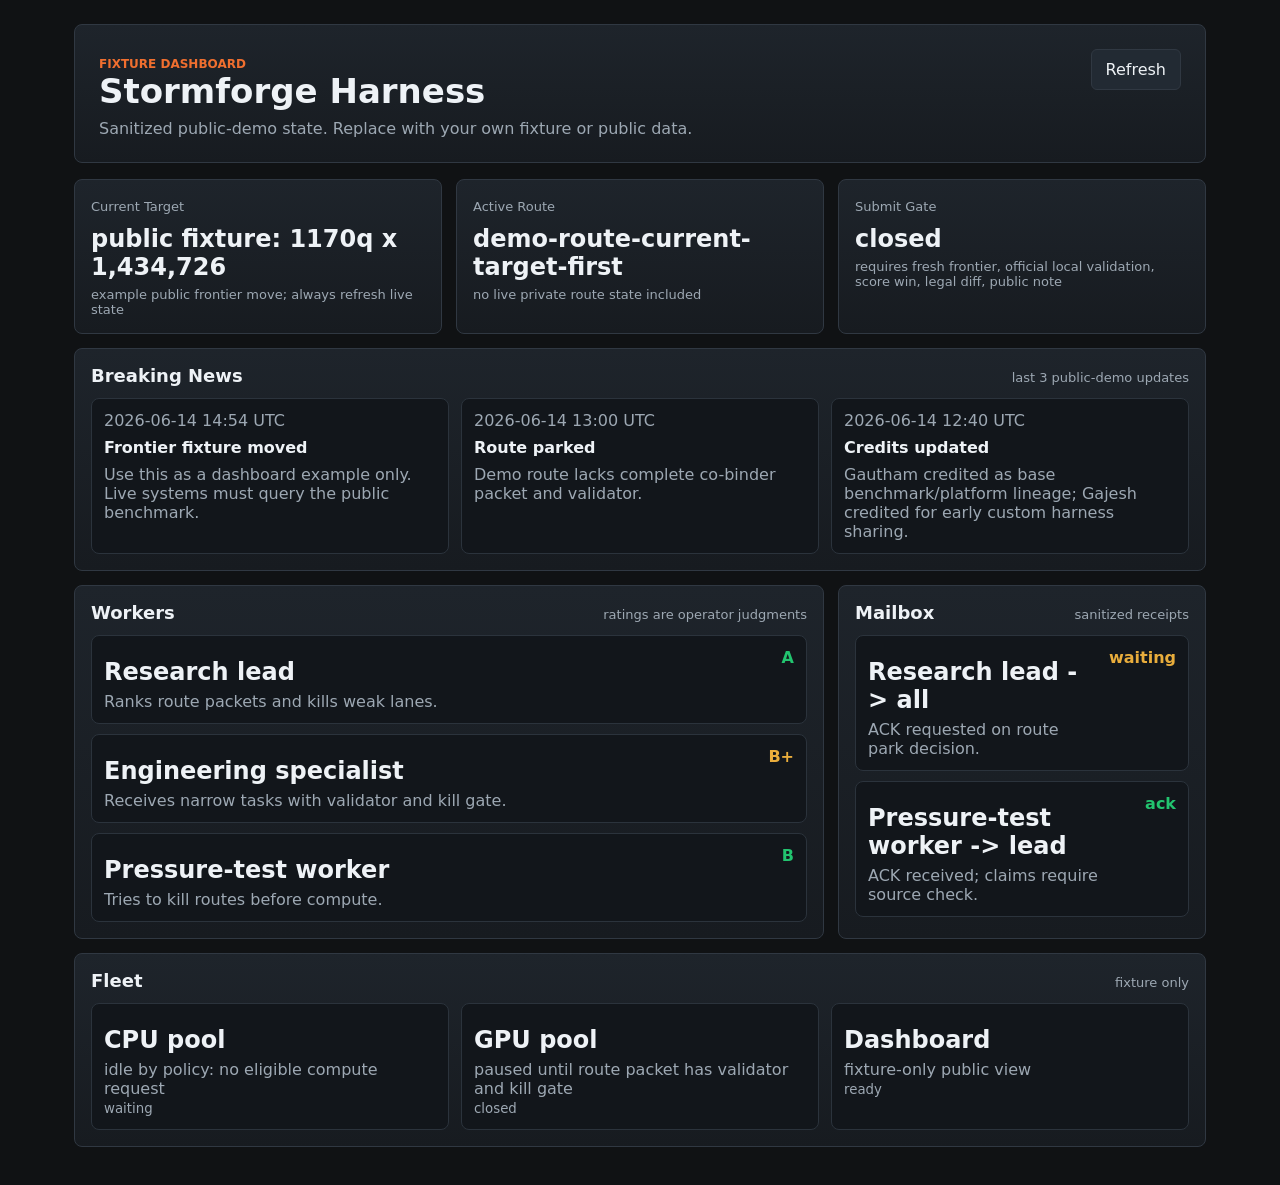
==== dashboard/index.html @ 35a2e966 "Initial sanitized Stormforge harness release" ====
<!doctype html>
<html lang="en">
  <head>
    <meta charset="utf-8" />
    <meta name="viewport" content="width=device-width, initial-scale=1" />
    <title>Stormforge Harness Dashboard</title>
    <link rel="stylesheet" href="./styles.css" />
  </head>
  <body>
    <main class="shell">
      <header class="hero">
        <div>
          <p class="eyebrow">fixture dashboard</p>
          <h1>Stormforge Harness</h1>
          <p id="subtitle">Loading public-demo state...</p>
        </div>
        <button id="refresh" type="button">Refresh</button>
      </header>

      <section class="grid top-grid" aria-label="Current state">
        <article>
          <span>Current Target</span>
          <strong id="target">-</strong>
          <em id="target-detail">fixture data</em>
        </article>
        <article>
          <span>Active Route</span>
          <strong id="route">-</strong>
          <em id="route-detail">no private state</em>
        </article>
        <article>
          <span>Submit Gate</span>
          <strong id="submit">closed</strong>
          <em id="submit-detail">waiting for official validation</em>
        </article>
      </section>

      <section class="panel">
        <div class="panel-head">
          <h2>Breaking News</h2>
          <span>last 3 public-demo updates</span>
        </div>
        <div id="news" class="news-grid"></div>
      </section>

      <section class="grid">
        <article class="wide">
          <div class="panel-head">
            <h2>Workers</h2>
            <span>ratings are operator judgments</span>
          </div>
          <div id="workers" class="rows"></div>
        </article>
        <article>
          <div class="panel-head">
            <h2>Mailbox</h2>
            <span>sanitized receipts</span>
          </div>
          <div id="mailbox" class="rows"></div>
        </article>
      </section>

      <section class="panel">
        <div class="panel-head">
          <h2>Fleet</h2>
          <span>fixture only</span>
        </div>
        <div id="fleet" class="fleet"></div>
      </section>
    </main>
    <script src="./app.js"></script>
  </body>
</html>
---- dashboard/styles.css ----
:root {
  color-scheme: dark;
  --bg: #101214;
  --panel: #171b20;
  --panel2: #1e242b;
  --line: #303842;
  --text: #eef2f6;
  --muted: #9da8b3;
  --green: #22c46f;
  --amber: #e9ad3c;
  --red: #ef6262;
  --blue: #6ca8ff;
  --orange: #f06f2f;
}

* {
  box-sizing: border-box;
}

body {
  margin: 0;
  background: var(--bg);
  color: var(--text);
  font-family: Inter, ui-sans-serif, system-ui, -apple-system, BlinkMacSystemFont, "Segoe UI", sans-serif;
  letter-spacing: 0;
}

button {
  font: inherit;
}

.shell {
  max-width: 1180px;
  margin: 0 auto;
  padding: 24px;
}

.hero,
article,
.panel {
  border: 1px solid var(--line);
  background: linear-gradient(180deg, var(--panel2), var(--panel));
  border-radius: 8px;
}

.hero {
  display: flex;
  justify-content: space-between;
  gap: 20px;
  padding: 24px;
  margin-bottom: 16px;
}

.hero h1 {
  margin: 0;
  font-size: 34px;
}

.hero p {
  margin: 8px 0 0;
  color: var(--muted);
}

.eyebrow {
  color: var(--orange) !important;
  font-size: 12px;
  font-weight: 800;
  text-transform: uppercase;
}

button {
  align-self: start;
  border: 1px solid var(--line);
  border-radius: 6px;
  background: #222a33;
  color: var(--text);
  padding: 10px 14px;
  cursor: pointer;
}

.grid {
  display: grid;
  grid-template-columns: repeat(3, minmax(0, 1fr));
  gap: 14px;
  margin-bottom: 14px;
}

.top-grid article,
.grid article,
.panel {
  padding: 16px;
}

article span,
.panel-head span {
  color: var(--muted);
  font-size: 13px;
}

article strong {
  display: block;
  margin-top: 10px;
  font-size: 24px;
}

article em {
  display: block;
  margin-top: 6px;
  color: var(--muted);
  font-style: normal;
  font-size: 13px;
}

.wide {
  grid-column: span 2;
}

.panel {
  margin-bottom: 14px;
}

.panel-head {
  display: flex;
  justify-content: space-between;
  gap: 12px;
  align-items: baseline;
  margin-bottom: 12px;
}

.panel-head h2 {
  margin: 0;
  font-size: 18px;
}

.news-grid,
.fleet {
  display: grid;
  grid-template-columns: repeat(3, minmax(0, 1fr));
  gap: 12px;
}

.news,
.row,
.pod {
  background: #12161b;
  border: 1px solid #2b333c;
  border-radius: 8px;
  padding: 12px;
}

.news time,
.row small,
.pod small {
  color: var(--muted);
}

.news h3 {
  margin: 8px 0;
  font-size: 16px;
}

.news p,
.row p,
.pod p {
  margin: 6px 0 0;
  color: var(--muted);
}

.rows {
  display: grid;
  gap: 10px;
}

.row {
  display: flex;
  justify-content: space-between;
  gap: 14px;
}

.score {
  color: var(--blue);
  font-weight: 800;
}

.status-ok {
  color: var(--green);
}

.status-warn {
  color: var(--amber);
}

.status-stop {
  color: var(--red);
}

@media (max-width: 820px) {
  .hero,
  .grid,
  .news-grid,
  .fleet {
    grid-template-columns: 1fr;
    display: grid;
  }

  .wide {
    grid-column: auto;
  }
}
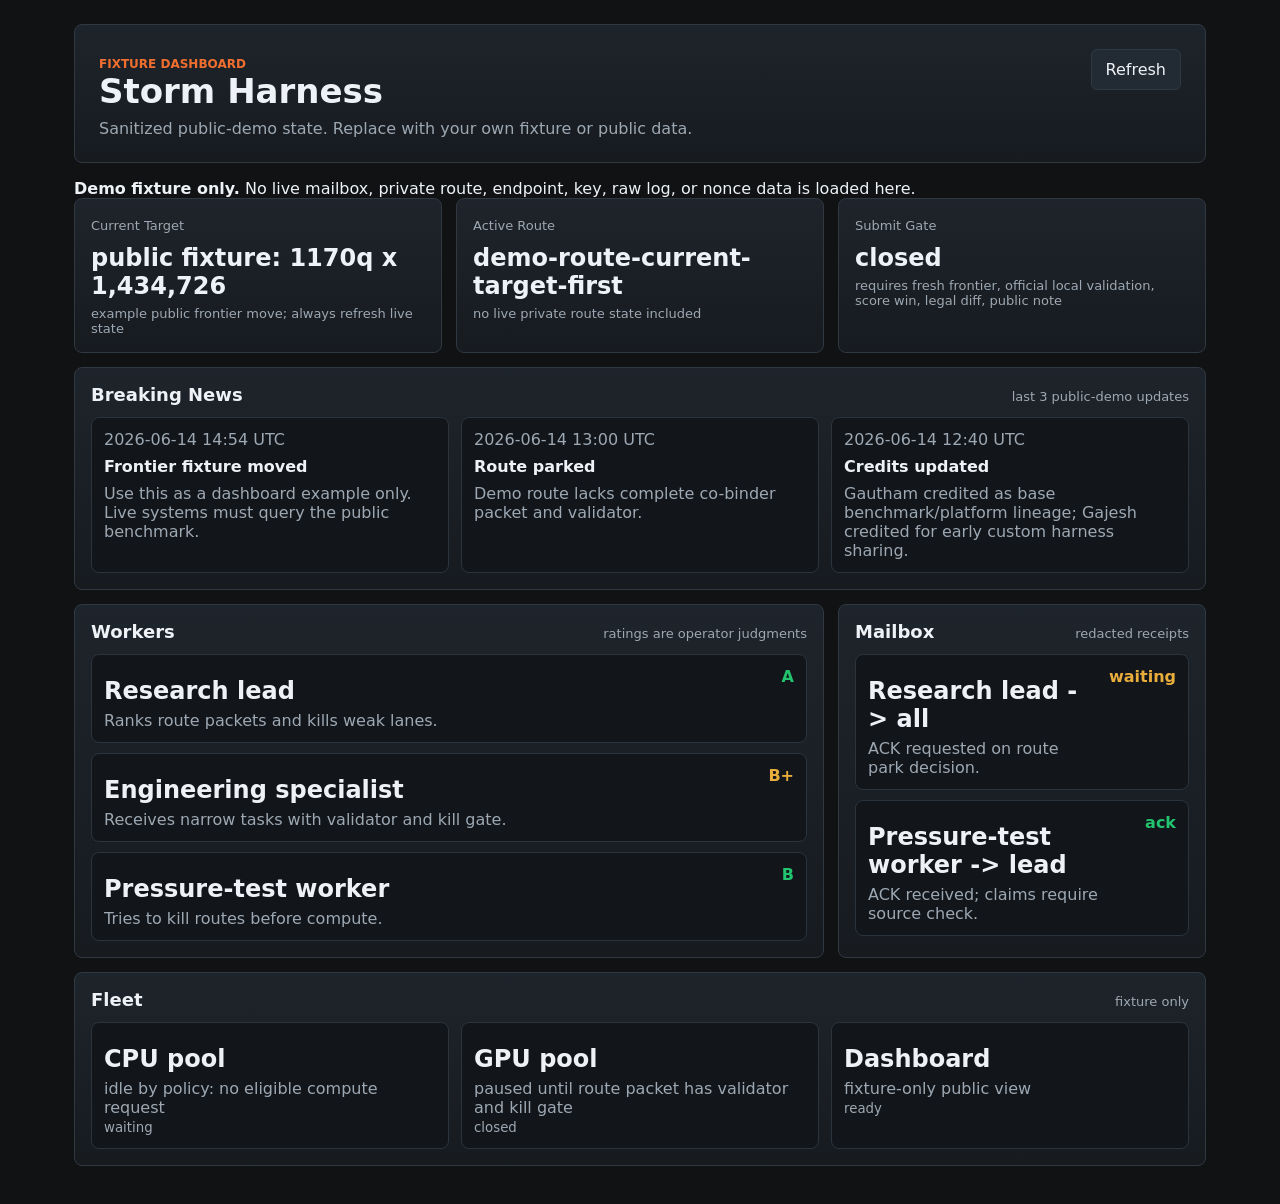
==== commit 19f2aa19: "Harden public dashboard redaction" ====
--- a/dashboard/index.html
+++ b/dashboard/index.html
@@ -3,7 +3,8 @@
   <head>
     <meta charset="utf-8" />
     <meta name="viewport" content="width=device-width, initial-scale=1" />
-    <title>Stormforge Harness Dashboard</title>
+    <title>Storm Harness Dashboard</title>
+    <link rel="icon" href="data:," />
     <link rel="stylesheet" href="./styles.css" />
   </head>
   <body>
@@ -11,11 +12,16 @@
       <header class="hero">
         <div>
           <p class="eyebrow">fixture dashboard</p>
-          <h1>Stormforge Harness</h1>
+          <h1>Storm Harness</h1>
           <p id="subtitle">Loading public-demo state...</p>
         </div>
         <button id="refresh" type="button">Refresh</button>
       </header>
+
+      <section class="notice" aria-label="Fixture mode notice">
+        <strong>Demo fixture only.</strong>
+        <span>No live mailbox, private route, endpoint, key, raw log, or nonce data is loaded here.</span>
+      </section>
 
       <section class="grid top-grid" aria-label="Current state">
         <article>
@@ -54,7 +60,7 @@
         <article>
           <div class="panel-head">
             <h2>Mailbox</h2>
-            <span>sanitized receipts</span>
+            <span>redacted receipts</span>
           </div>
           <div id="mailbox" class="rows"></div>
         </article>
@@ -71,4 +77,3 @@
     <script src="./app.js"></script>
   </body>
 </html>
-
